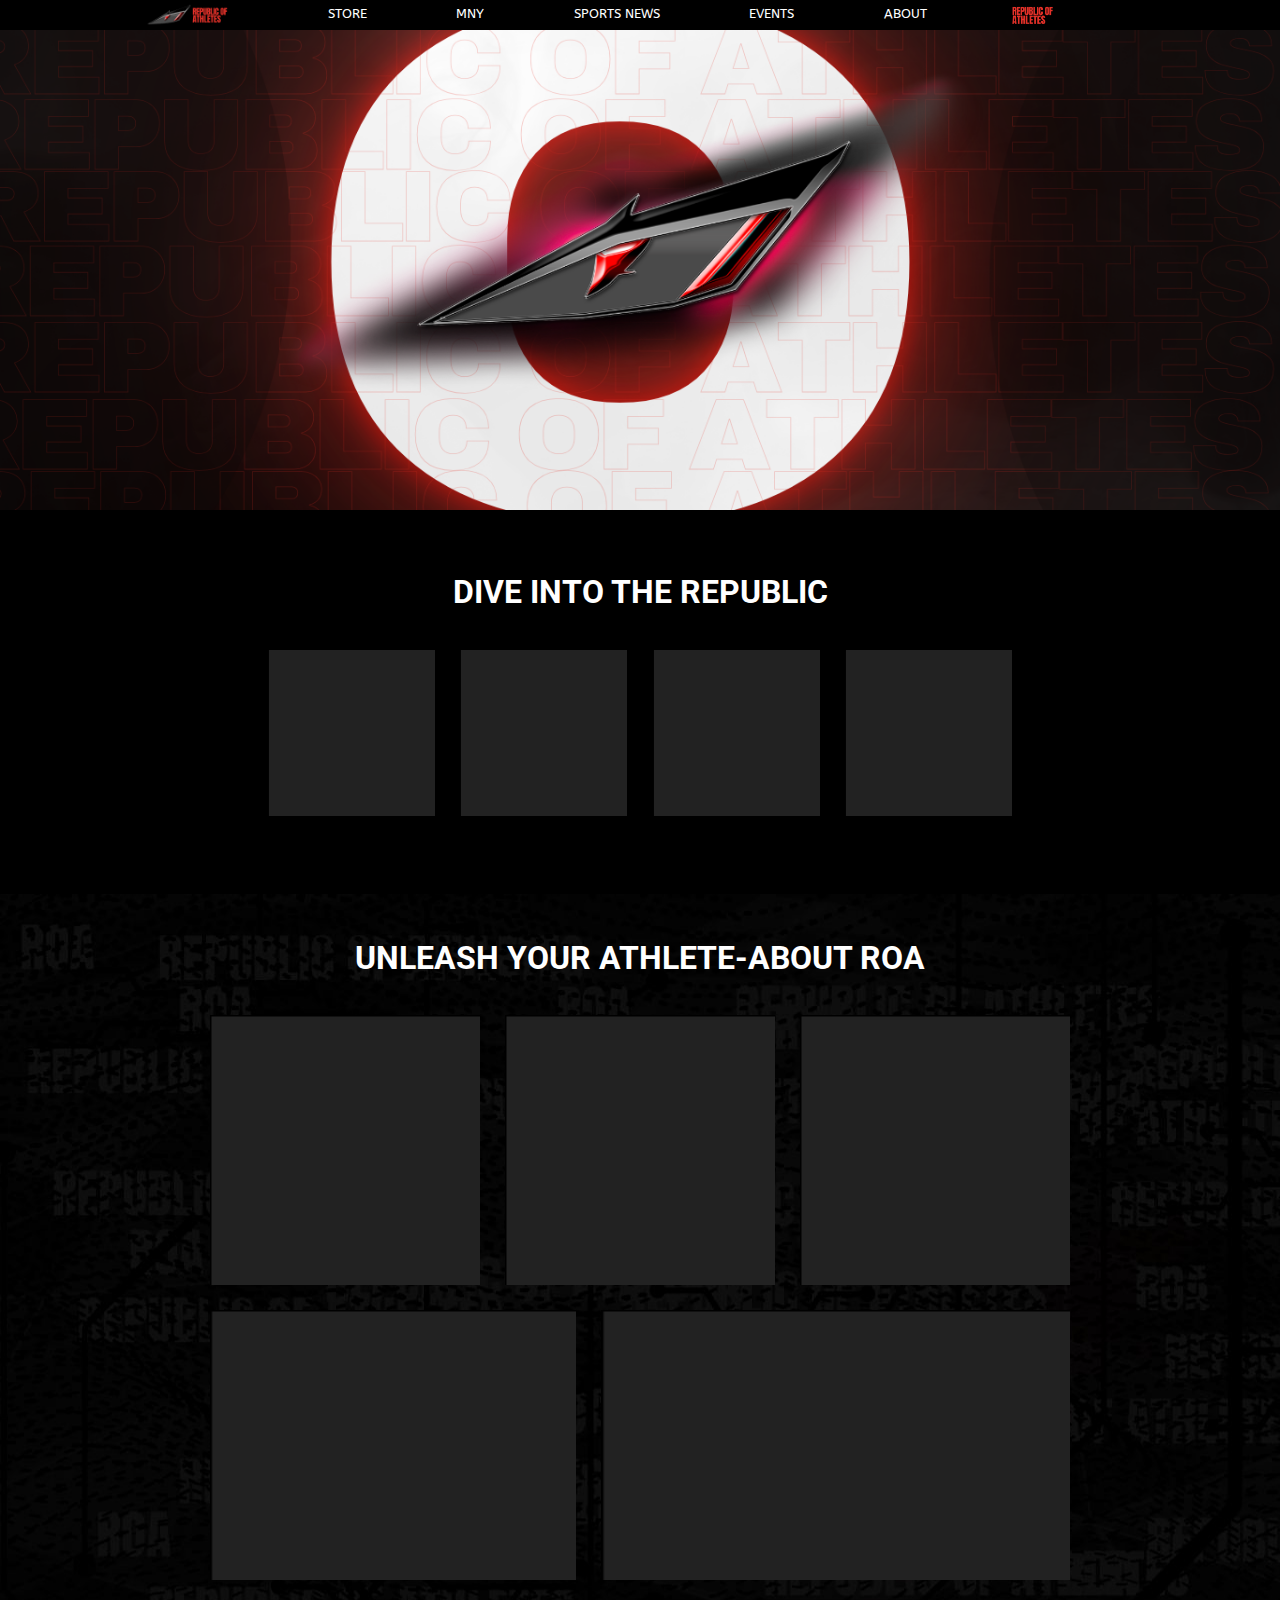
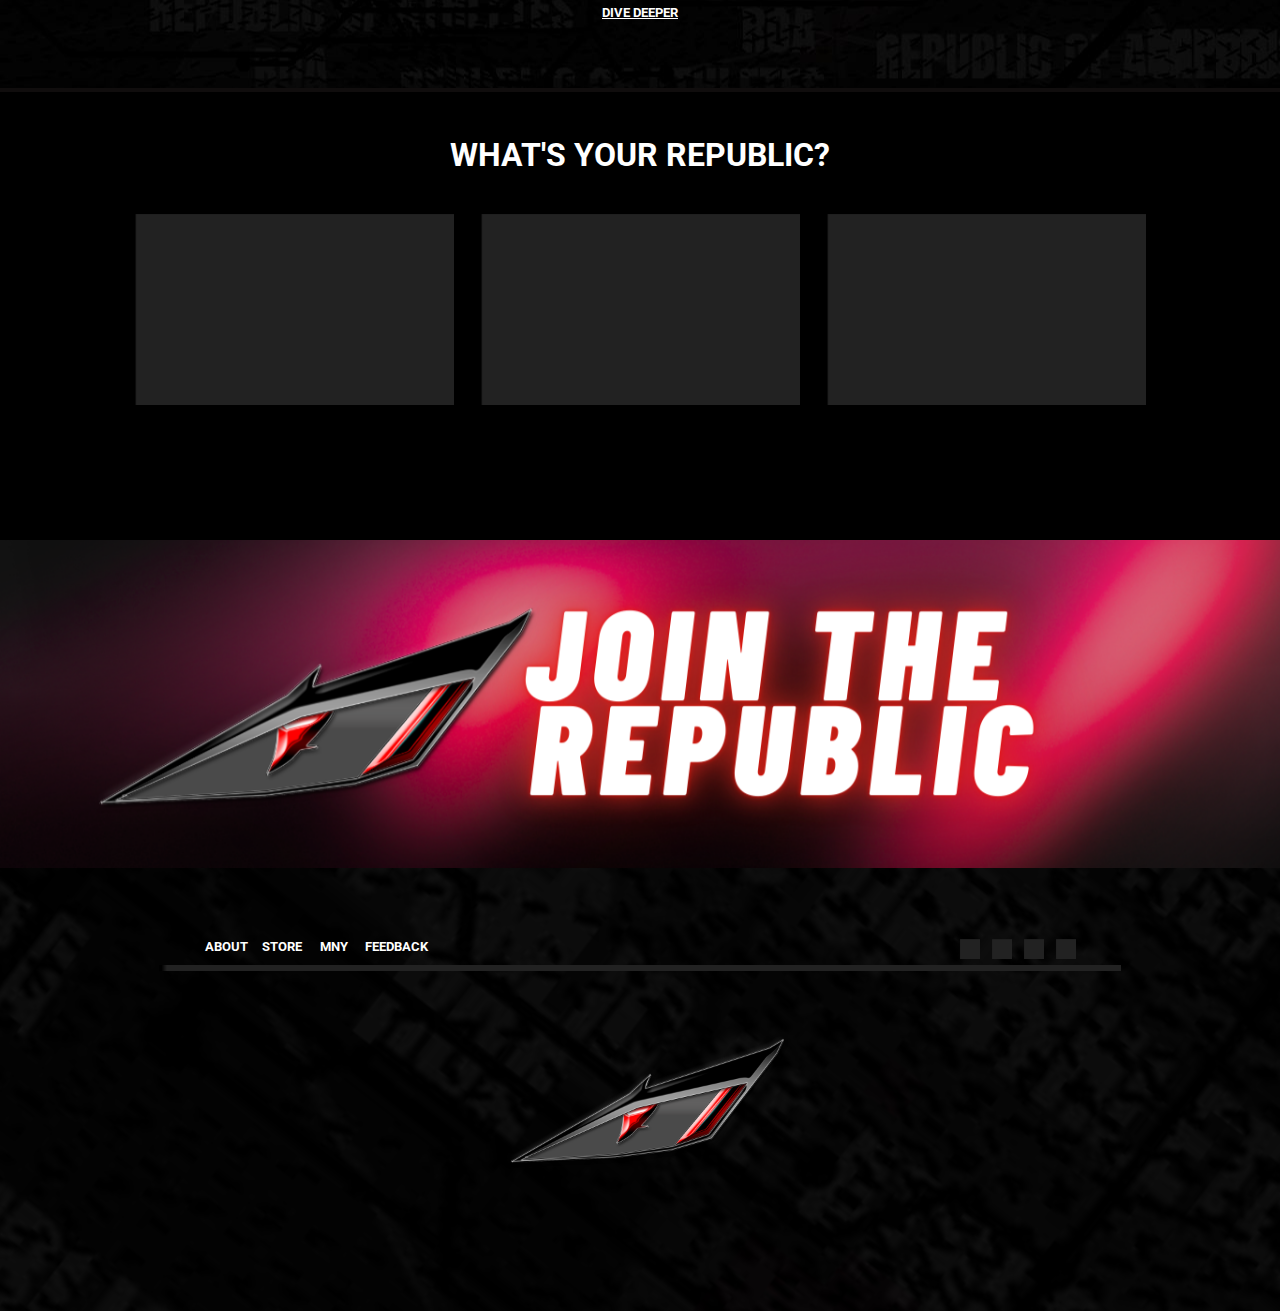
==== index.html @ 9c519abc "Add files via upload" ====
<!DOCTYPE html>
<html lang="en">
<head>
    <meta charset="UTF-8">
    <meta name="viewport" content="width=device-width, initial-scale=1.0">
    <link rel="shortcut icon" type="x-icon" href="IMAGES/header2.png">
    <title>ROA</title>
    <link rel="stylesheet" href="CSS/index.css">
    <link rel="preconnect" href="https://fonts.googleapis.com">
<link rel="preconnect" href="https://fonts.gstatic.com" crossorigin>
<link href="https://fonts.googleapis.com/css2?family=ABeeZee:ital@0;1&display=swap" rel="stylesheet">
<style>
@import url('https://fonts.googleapis.com/css2?family=Roboto:ital,wght@0,100;0,300;0,400;0,500;0,700;0,900;1,100;1,300;1,400;1,500;1,700;1,900&display=swap');
</style>
<style>
    @import url('https://fonts.googleapis.com/css2?family=ABeeZee:ital@0;1&family=Roboto:ital,wght@0,100;0,300;0,400;0,500;0,700;0,900;1,100;1,300;1,400;1,500;1,700;1,900&display=swap');
    </style>
</head>
<body>
    <header>
        <div class="header_nav">
            <div class="blank"></div>
        <a href="index.html" class="imgl" id="a1"><img src="IMAGES/header1.png" id="img1"></a>
        <nav>
        <ul>
            <li><a href="store.html">STORE</a></li>
            <li><a href="mny.html">MNY</a></li>
            <li><a href="snews.html">SPORTS NEWS</a></li>
            <li><a href="event.html">EVENTS</a></li>
            <li><a href="about.html">ABOUT</a></li>
        </ul>
    </nav>
    <a href="index.html" class="imgl" id="a2"><img src="IMAGES/header2.png" id="img2"></a>
</div>
<div class="slider">
    <div class="slide">
    <img src="IMAGES/1.png" class="image" alt="error">
    <!-- <img src="IMAGES/3.png" class="image" alt="error">
    <img src="IMAGES/2.png" class="image" alt="error">
    <img src="IMAGES/4.png" class="image" alt="error"> -->
</div>
</div>
    </header>
    <main>
        <div class="do">
            <h5> DIVE INTO THE REPUBLIC</h5>
            <div class="mi">
                <img src="IMAGES/ASSET.png" alt="error">
                <img src="IMAGES/ASSET.png" alt="error">
                <img src="IMAGES/ASSET.png" alt="error">
                <img src="IMAGES/ASSET.png" alt="error">
            </div>
        </div>
        <div class="dt">
            <h5>UNLEASH YOUR ATHLETE-ABOUT ROA</h5>
            <div class="mt">
                <img src="IMAGES/ASSET.png" alt="error">
                <img src="IMAGES/ASSET.png" alt="error">
                <img src="IMAGES/ASSET.png" alt="error">
            </div>
            <div class="mt2">
                <img src="IMAGES/ASSET.png" alt="error" id="img3">
                <img src="IMAGES/ASSET.png" alt="error" id="img4">
            </div>
            <h4>DIVE DEEPER</h4>
        </div>
        <hr>
        <div class="df">
            <h5>WHAT'S YOUR REPUBLIC?</h5>
            <div class="mt3">
                <img src="IMAGES/ASSET.png" alt="error">
                <img src="IMAGES/ASSET.png" alt="error">
                <img src="IMAGES/ASSET.png" alt="error">
            </div>
        </div>
        <div class="jtr">
            <img src="IMAGES/5.png">
        </div>
    </main>
    <footer>
        <div class="center">
        <div class="fe">
            <div class="blank"></div>
            <a href="about.html"><h3>ABOUT</h3></a>
        <a href="store.html"><h3>STORE</h3></a>
        <a href="mny.html"><h3>MNY</h3></a>
        <a href="feedback.html"><h3>FEEDBACK</h3></a>
        <div class="blank"></div>
        <img src="IMAGES/ASSET.png" alt="error">
        <img src="IMAGES/ASSET.png" alt="error">
        <img src="IMAGES/ASSET.png" alt="error">
        <img src="IMAGES/ASSET.png" alt="error">
    </div>
</div>
    <div class="line">
        <img src="IMAGES/ASSET.png" alt="error">
    </div>
    <div class="fl">
        <img src="IMAGES/logo.png">
    </div>
    </footer>
</body>
</html>
---- CSS/index.css ----
* {
  margin: 0%;
  padding: 0%;
}

/* fonts st */
.abeezee-regular {
  font-family: "ABeeZee", sans-serif;
  font-weight: 400;
  font-style: normal;
}

.abeezee-regular-italic {
  font-family: "ABeeZee", sans-serif;
  font-weight: 400;
  font-style: italic;
}


/* fonts end */


.header_nav {
  display: grid;
  grid-template-columns: 10vw 3vw 65vw 3vw 18vw;
  grid-template-rows: 2.35vw;
  background-color: black;
  height: 2.35vw;

  #img1 {
    height: 5vw;
    margin-top: -1vw;
  }

  #img2 {
    height: 3vw;
    margin-top: -0.3vw;
  }

li{
display: inline-block;
list-style: none;
margin-top: 0.5vw; 
margin-left: 7vw;

}
ul{
font-family: "ABeeZee", sans-serif;;
font-size: 1vw;
display: flex;
justify-content: center;
margin-top: 0.;

}

a{
text-decoration: none;
color: white;
}

a:hover{
color: red;
}

}

.slider{
width: 100%;
height: 37.5vw;

}

.slide{img{ 
width: 100%;
height: 37.5vw;
}

}

.do {
  background-color: black;
  height: 30vw;
  width: 100%;

  h5 {
    font-family: "Roboto", serif;
    font-weight: 700;
    font-style: normal;
    text-align: center;
    font-size: 2.5vw;
    padding-top: 7vh;
    color: white;
  }
}

.mi {
  display: flex;
  justify-content: center;
  align-items: center;
  gap: 2vw;
  padding-top: 3vw;

  img {
    width: 13.027vw;
    height: 13.027vw;
  }
}

.dt {
  background-image: url(Bg\ Imaegs/bg1.jpg);
  height: 62vw;

  h5 {
    font-family: "Roboto", serif;
    font-weight: 700;
    font-style: normal;
    text-align: center;
    font-size: 2.5vw;
    padding-top: 3.5vw;
    color: white;
  }

  h4 {
    font-family: "Roboto", serif;
    font-weight: 700;
    font-style: normal;
    text-align: center;
    font-size: 1vw;
    padding-top: 2vw;
    color: white;
    text-decoration: underline;
  }
}

.mt {
  display: flex;
  justify-content: center;
  align-items: center;
  gap: 2vw;
  padding-top: 3vw;

  img {
    width: 21.044vw;
    height: 21.044vw;
  }
}

.mt2 {
  display: flex;
  justify-content: center;
  align-items: center;
  gap: 2vw;
  padding-top: 2vw;

  #img3 {
    width: 28.559vw;
    height: 21.044vw;
  }

  #img4 {
    width: 36.576vw;
    height: 21.044vw;
  }
}

.df {
  background-color: black;
  height: 35vw;

  h5 {
    font-family: "Roboto", serif;
    font-weight: 700;
    font-style: normal;
    text-align: center;
    font-size: 2.5vw;
    padding-top: 3.5vw;
    color: white;
  }

  .mt3 {
    display: flex;
    justify-content: center;
    align-items: center;
    gap: 2vw;
    padding-top: 3vw;

    img {
      width: 25vw;
      height: 15vw;
    }
  }
}

hr {
  border: 2px solid #100d0d;

}

.jtr{
  margin-bottom: -1vh;
  width: 100%;
  img{
    width: 100%;
  }
}


footer {
  height: 35vw;
  background-image: url(Bg\ Imaegs/bg3.png);

  h3 {
    font-family: "Roboto", serif;
    font-weight: 700;
    font-style: normal;
    text-align: center;
    font-size: 1vw;
    padding-top: 2vw;
    color: white;
    display: inline-block;
  }

  .line {
    display: flex;
    justify-content: center;
    align-items: center;
    padding-top: 0.5vw;

    img {
      height: 0.5vw;
      background-color: aliceblue;
      display: flex;
      justify-content: center;
      align-items: center;
      width: 75.1vw;
    }
  }

  .fe {
    display: grid;
    grid-template-columns: 1vw 4.5vw 4.5vw 3.5vw 10.5vw 36vw 2.5vw 2.5vw 2.5vw 2.5vw;
    padding-top: 4vw;

    img {
      height: 1.5vw;
      padding-top: 2vw;
    }
  }

  .fl {
    display: flex;
    justify-content: center;
    align-items: center;

    img {
      height: 25vw;
    }
  }
}

.center {
  display: flex;
  justify-content: center;
}



@media (max-width: 1024px) {

  footer {
    height: 50vw;
  }

  .do {
    height: 35vw;
  }

  .dt {
    height: 60vw;
  }

  .df {
    height: 35vw;
  }

  

  footer {
    .fe {
      display: grid;
      grid-template-columns: 1vw 4.5vw 4.5vw 3.5vw 10.5vw 31vw 5.5vw 5.5vw 5.5vw 5.5vw;
      padding-top: 4vw;

      img {
        height: 3vh;
        padding-top: 4vh;
      }
    }

    h3 {
      font-family: "Roboto", serif;
      font-weight: 700;
      font-style: normal;
      text-align: center;
      font-size: 1vw;
      padding-top: 7vw;
      color: white;
      display: inline-block;
    }
  }
}


@media (max-width: 991px) {

  .header_nav {
    display: grid;
    grid-template-columns: 8vw 6vw 65vw 3vw 18vw;
    grid-template-rows: 2.35vw;
    background-color: black;
    height: 4.35vw;
  
    #img1 {
      height: 7vw;
      margin-top: -1vw;
    }
  
    #img2 {
      height: 5vw;
      margin-top: -0.3vw;
    }
  
    li {
      display: inline-block;
      list-style: none;
      margin-top: 1.2vw;
      margin-left: 7vw;
  
    }
  
    ul {
      font-family: "ABeeZee", sans-serif;
      font-size: 1.5vw;
      display: flex;
      justify-content: center;
      margin-top: 0.;
  
    }
  
    a {
      text-decoration: none;
      color: white;
    }
  
    a:hover {
      color: red;
    }
  
  }
  
  .slider {
    width: 100%;
    height: 37.5vw;
  
  }
  
  .slide {
    img {
      width: 100%;
      height: 37.5vw;
    }
  
  }

  .do {
    background-color: black;
    height: 100vw;
    width: 100%;
  
    h5 {
      font-family: "Roboto", serif;
      font-weight: 700;
      font-style: normal;
      text-align: center;
      font-size: 5.5vw;
      padding-top: 7vh;
      color: white;
    }
  }

  .mi {
    display: flex;
    flex-wrap: wrap;
    justify-content: center;
    align-items: center;
    gap: 2vw;
    padding-top: 3vw;
  
    img {
      width: 34vw;
      height: 34vw;
    }
  }

  .dt {
    background-image: url(Bg\ Imaegs/bg1.jpg);
    height: 150vw;
  
    h5 {
      font-family: "Roboto", serif;
      font-weight: 700;
      font-style: normal;
      text-align: center;
      font-size: 3.5vw;
      padding-top: 3.5vw;
      color: white;
    }
  
    h4 {
      font-family: "Roboto", serif;
      font-weight: 700;
      font-style: normal;
      text-align: center;
      font-size: 2vw;
      padding-top: 2vw;
      color: white;
      text-decoration: underline;
    }
  }
  
  .mt {
    display: flex;
    justify-content: center;
    align-items: center;
    gap: 2vw;
    padding-top: 3vw;
  
    img {
      width: 21vw;
      height: 21vw;
    }
  }
  
  .mt2 {
    display: flex;
    flex-wrap: wrap;
    justify-content: center;
    align-items: center;
    gap: 2vw;
    padding-top: 2vw;
  
    #img3 {
      width: 68vw;
      height: 51vw;
    }
  
    #img4 {
      width: 68vw;
      height: 51vw;
    }
  }

  .df {
    background-color: black;
    height: 135vw;
  
    h5 {
      font-family: "Roboto", serif;
      font-weight: 700;
      font-style: normal;
      text-align: center;
      font-size: 4.5vw;
      padding-top: 3.5vw;
      color: white;
    }
  
    .mt3 {
      display: flex;
      flex-wrap: wrap;
      justify-content: center;
      align-items: center;
      gap: 3vw;
      padding-top: 3vw;
  
      img {
        width: 80vw;
        height: 34vw;
      }
    }
  }
  
  footer {
    height: 35vw;
    background-image: url(Bg\ Imaegs/bg3.png);
  
    h3 {
      font-family: "Roboto", serif;
      font-weight: 700;
      font-style: normal;
      text-align: center;
      font-size: 2vw;
      padding-top: 2vw;
      color: white;
      display: inline-block;
    }
  
    .line {
      display: flex;
      justify-content: center;
      align-items: center;
      padding-top: 0.5vw;
  
      img {
        height: 0.5vw;
        background-color: aliceblue;
        display: flex;
        justify-content: center;
        align-items: center;
        width: 75.1vw;
      }
    }
  
    .fe {
      display: grid;
      display: grid;
    grid-template-columns: 1vw 8.5vw 7.5vw 5.5vw 10.5vw 32vw 2.5vw 2.5vw 2.5vw 2.5vw;
      padding-top: 4vw;
  
      img {
        height: 1.5vw;
        padding-top: 2vw;
      }
    }
  
    .fl {
      display: flex;
      justify-content: center;
      align-items: center;
  
      img {
        height: 25vw;
      }
    }
  }
  
  .center {
    display: flex;
    justify-content: center;
  }
}
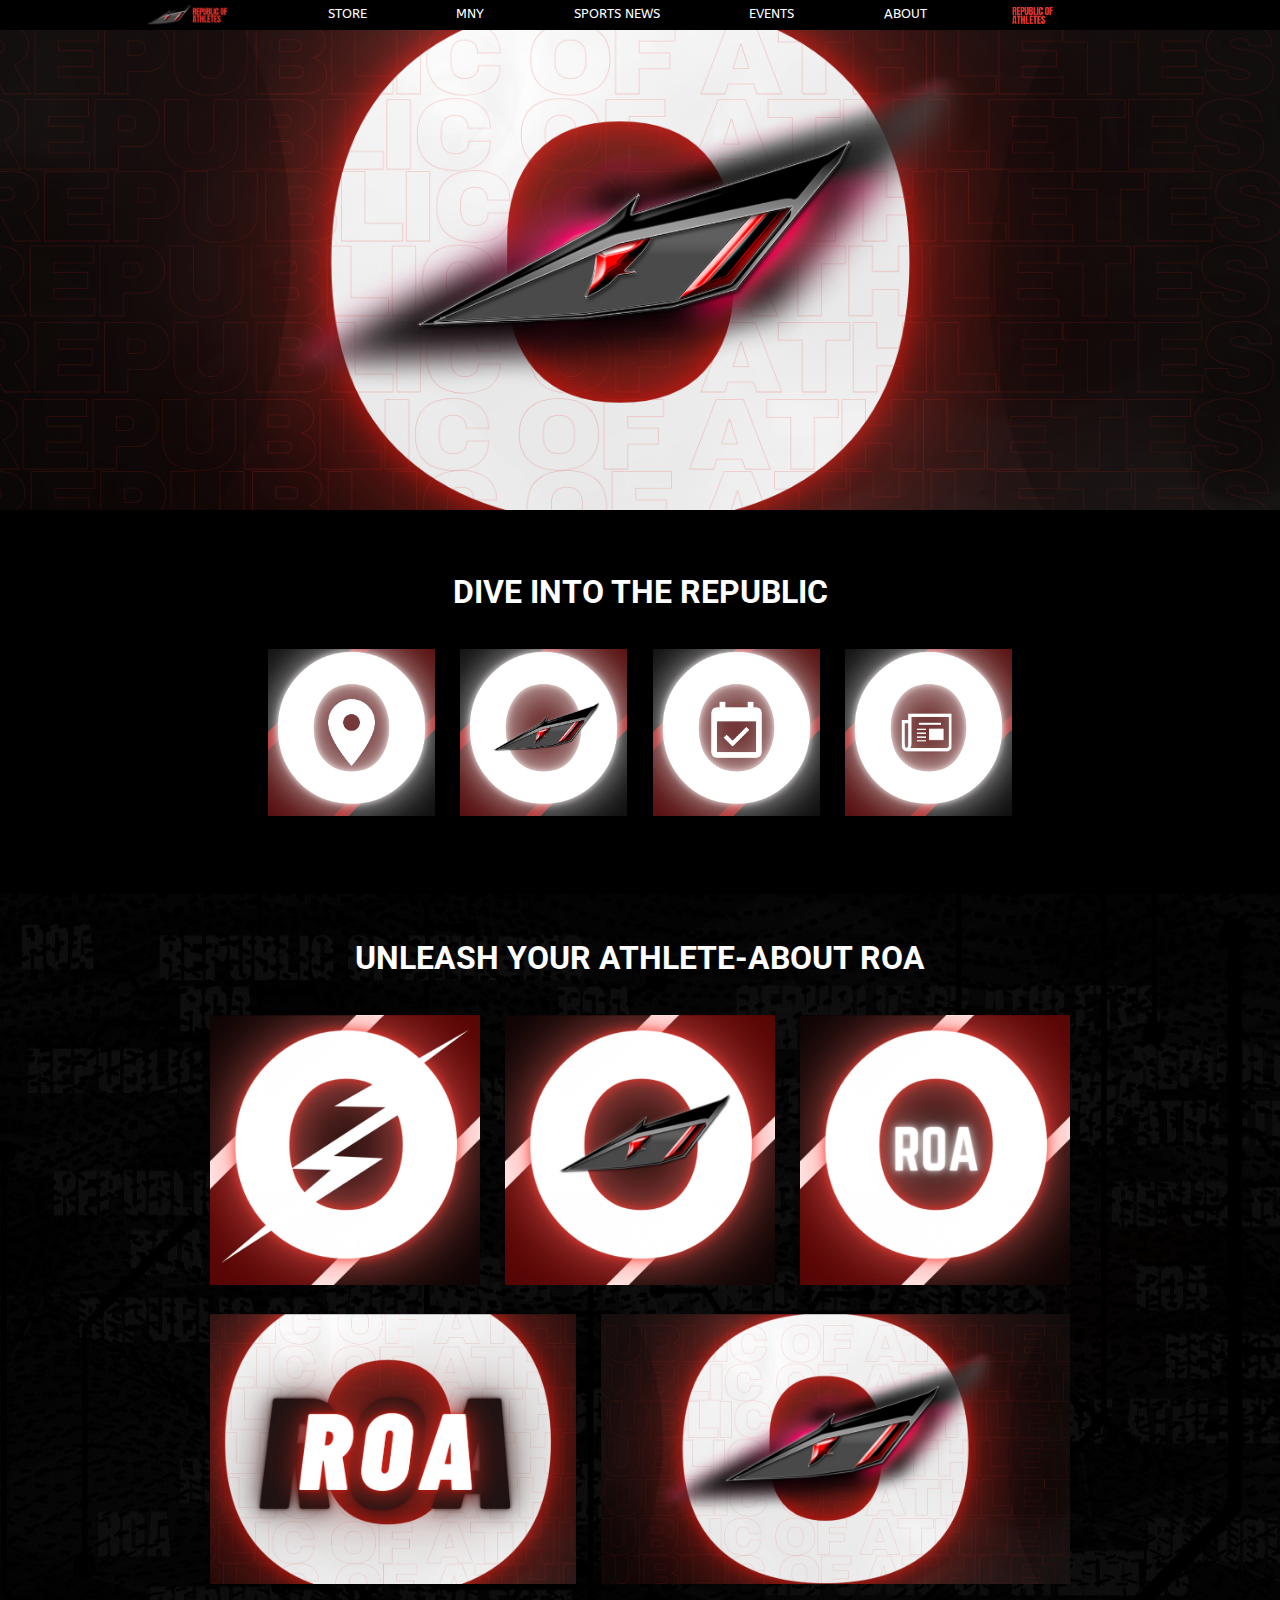
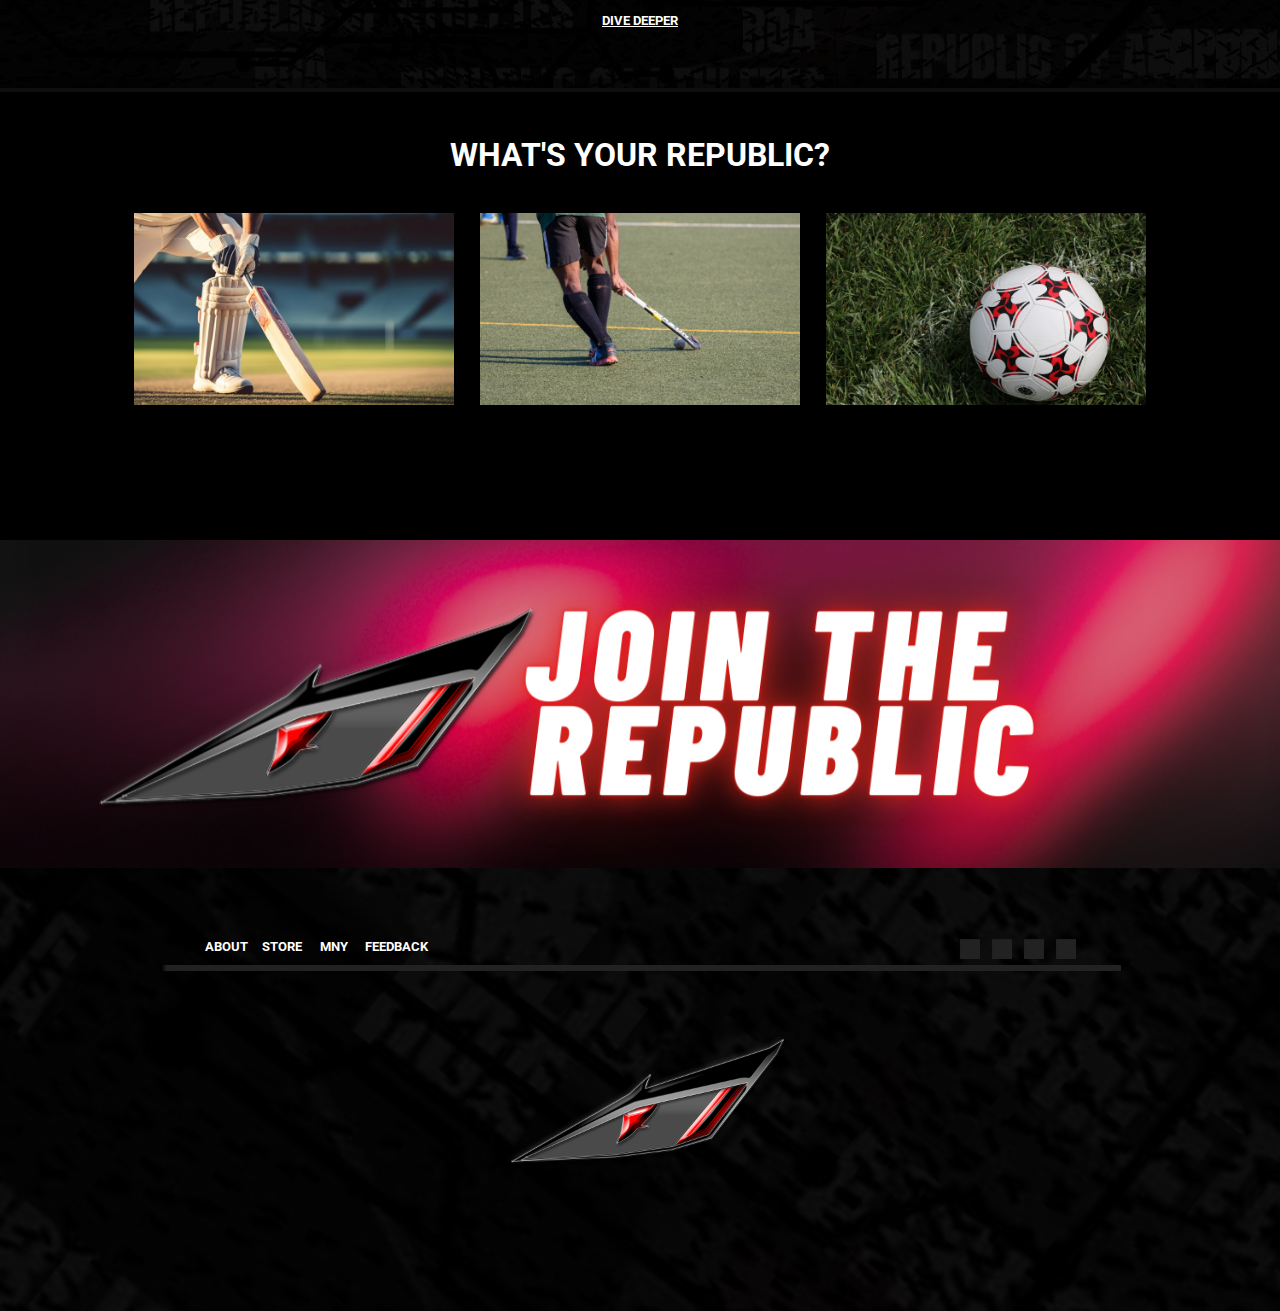
==== commit 51a810d7: "Add files via upload" ====
--- a/index.html
+++ b/index.html
@@ -45,32 +45,34 @@
         <div class="do">
             <h5> DIVE INTO THE REPUBLIC</h5>
             <div class="mi">
-                <img src="IMAGES/ASSET.png" alt="error">
-                <img src="IMAGES/ASSET.png" alt="error">
-                <img src="IMAGES/ASSET.png" alt="error">
-                <img src="IMAGES/ASSET.png" alt="error">
+                <a href="mny.html"><img src="IMAGES/img9.jpg" alt="error"></a>
+                <a href="about.html"><img src="IMAGES/img10.jpg" alt="error"></a>
+                <a href="event.html"><img src="IMAGES/img11.jpg" alt="error"></a>
+                <a href="snews.html"><img src="IMAGES/img12.jpg" alt="error"></a>
             </div>
         </div>
         <div class="dt">
             <h5>UNLEASH YOUR ATHLETE-ABOUT ROA</h5>
             <div class="mt">
-                <img src="IMAGES/ASSET.png" alt="error">
-                <img src="IMAGES/ASSET.png" alt="error">
-                <img src="IMAGES/ASSET.png" alt="error">
+                <a href="about.html"><img src="IMAGES/img1.1.jpg" alt="error"></a>
+                <a href="about.html"><img src="IMAGES/img2.1.jpg" alt="error"></a>
+                <a href="about.html"><img src="IMAGES/img3.1.jpg" alt="error"></a>
             </div>
             <div class="mt2">
-                <img src="IMAGES/ASSET.png" alt="error" id="img3">
-                <img src="IMAGES/ASSET.png" alt="error" id="img4">
+                <a href="about.html"><img src="IMAGES/img4.jpg" alt="error" id="img3"></a>
+                <a href="about.html"><img src="IMAGES/img5.jpg" alt="error" id="img4"></a>      
             </div>
-            <h4>DIVE DEEPER</h4>
+            <div class="dd">
+            <a href="about.html"><h4>DIVE DEEPER</h4></a>
+        </div>    
         </div>
         <hr>
         <div class="df">
             <h5>WHAT'S YOUR REPUBLIC?</h5>
             <div class="mt3">
-                <img src="IMAGES/ASSET.png" alt="error">
-                <img src="IMAGES/ASSET.png" alt="error">
-                <img src="IMAGES/ASSET.png" alt="error">
+                <img src="IMAGES/img6.jpg" alt="error">
+                <img src="IMAGES/img7.jpg" alt="error">
+                <img src="IMAGES/img8.jpg" alt="error">
             </div>
         </div>
         <div class="jtr">
--- a/CSS/index.css
+++ b/CSS/index.css
@@ -120,6 +120,14 @@
     color: white;
   }
 
+ .dd{ 
+  display: flex;
+  justify-content: center;
+
+  a:hover{ h4{
+    color: red;
+  }}
+  
   h4 {
     font-family: "Roboto", serif;
     font-weight: 700;
@@ -129,7 +137,7 @@
     padding-top: 2vw;
     color: white;
     text-decoration: underline;
-  }
+  }}
 }
 
 .mt {
@@ -404,7 +412,7 @@
 
   .dt {
     background-image: url(Bg\ Imaegs/bg1.jpg);
-    height: 150vw;
+    height: 140vw;
   
     h5 {
       font-family: "Roboto", serif;
@@ -451,18 +459,18 @@
   
     #img3 {
       width: 68vw;
-      height: 51vw;
+      height: 50vw;
     }
   
     #img4 {
       width: 68vw;
-      height: 51vw;
+      height: 40vw;
     }
   }
 
   .df {
     background-color: black;
-    height: 135vw;
+    height: 166vw;
   
     h5 {
       font-family: "Roboto", serif;
@@ -484,7 +492,7 @@
   
       img {
         width: 80vw;
-        height: 34vw;
+        height: 48vw;
       }
     }
   }
@@ -547,4 +555,23 @@
     display: flex;
     justify-content: center;
   }
-}+
+ .dt {.dd{ 
+    display: flex;
+    justify-content: center;
+  
+    a:hover{ h4{
+      color: red;
+    }}
+    
+    h4 {
+      font-family: "Roboto", serif;
+      font-weight: 700;
+      font-style: normal;
+      text-align: center;
+      font-size: 2vw;
+      padding-top: 2vw;
+      color: white;
+      text-decoration: underline;
+    }}}
+  }
